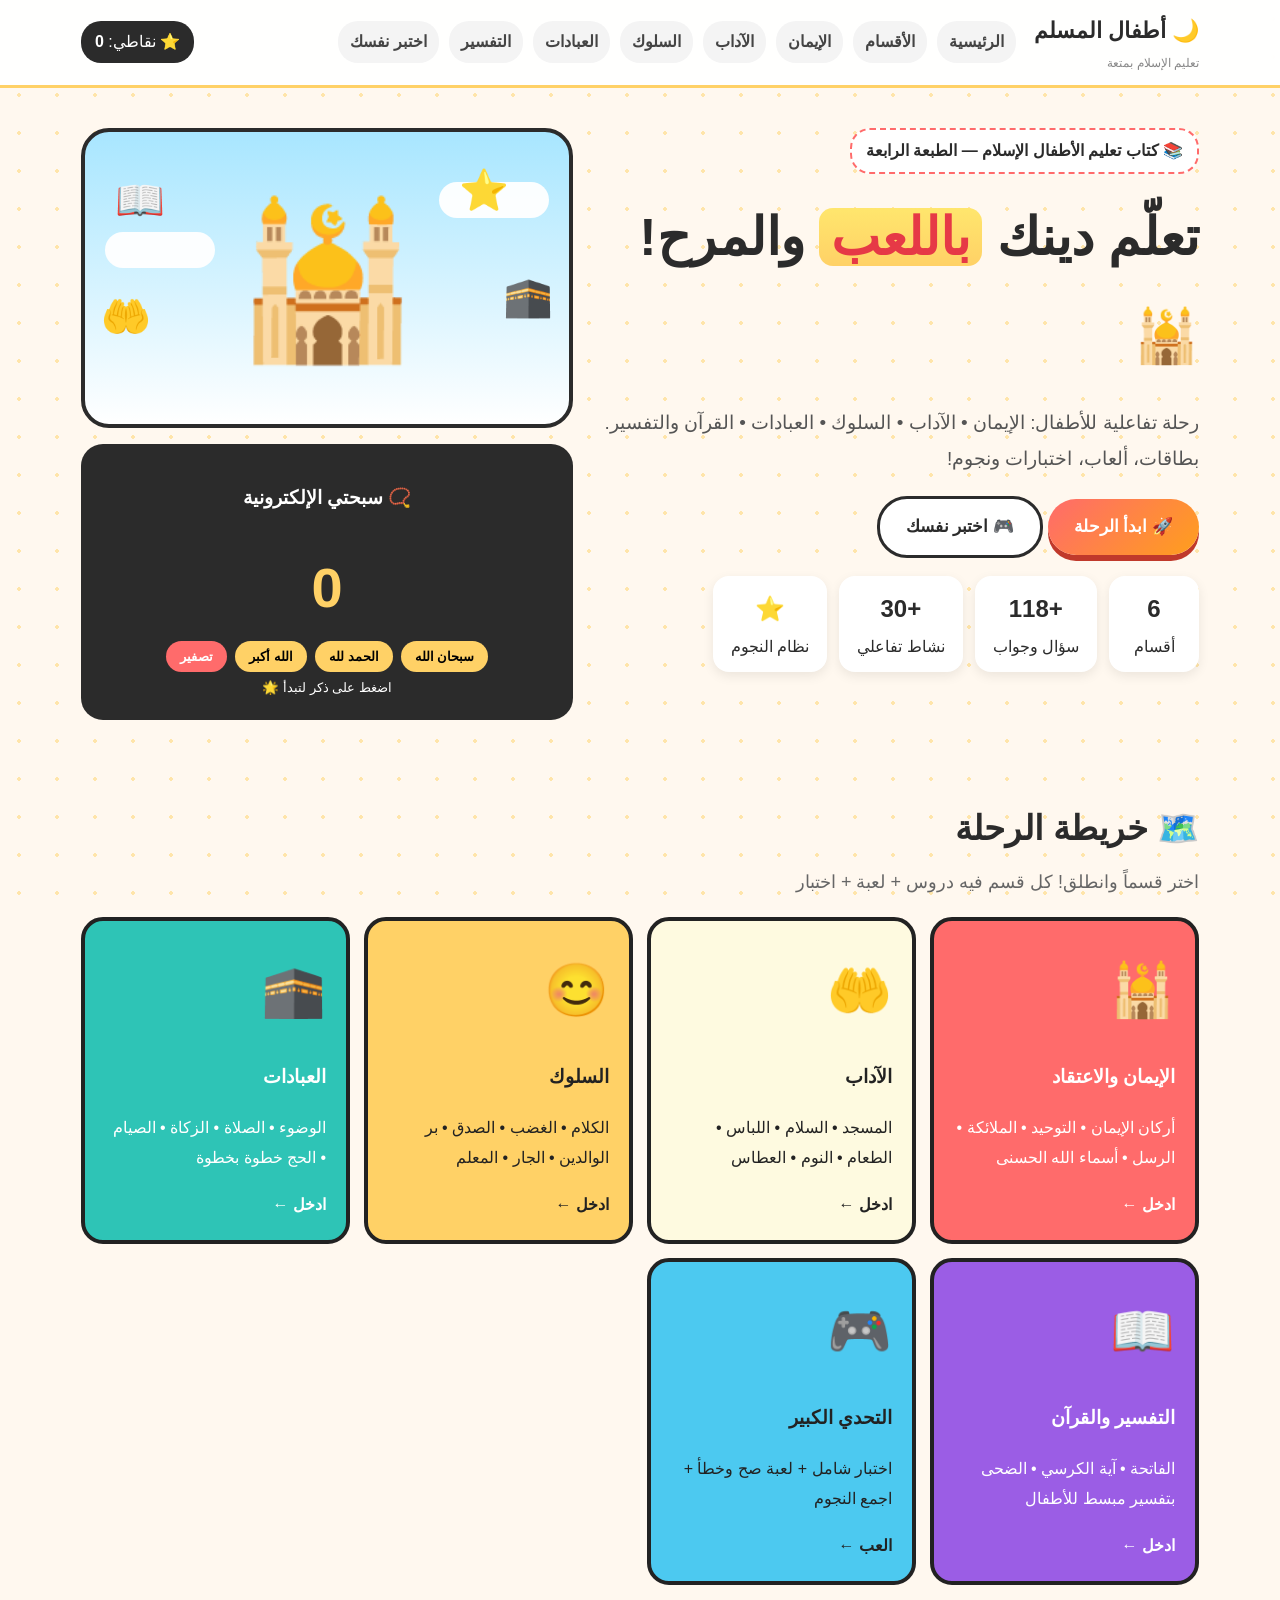
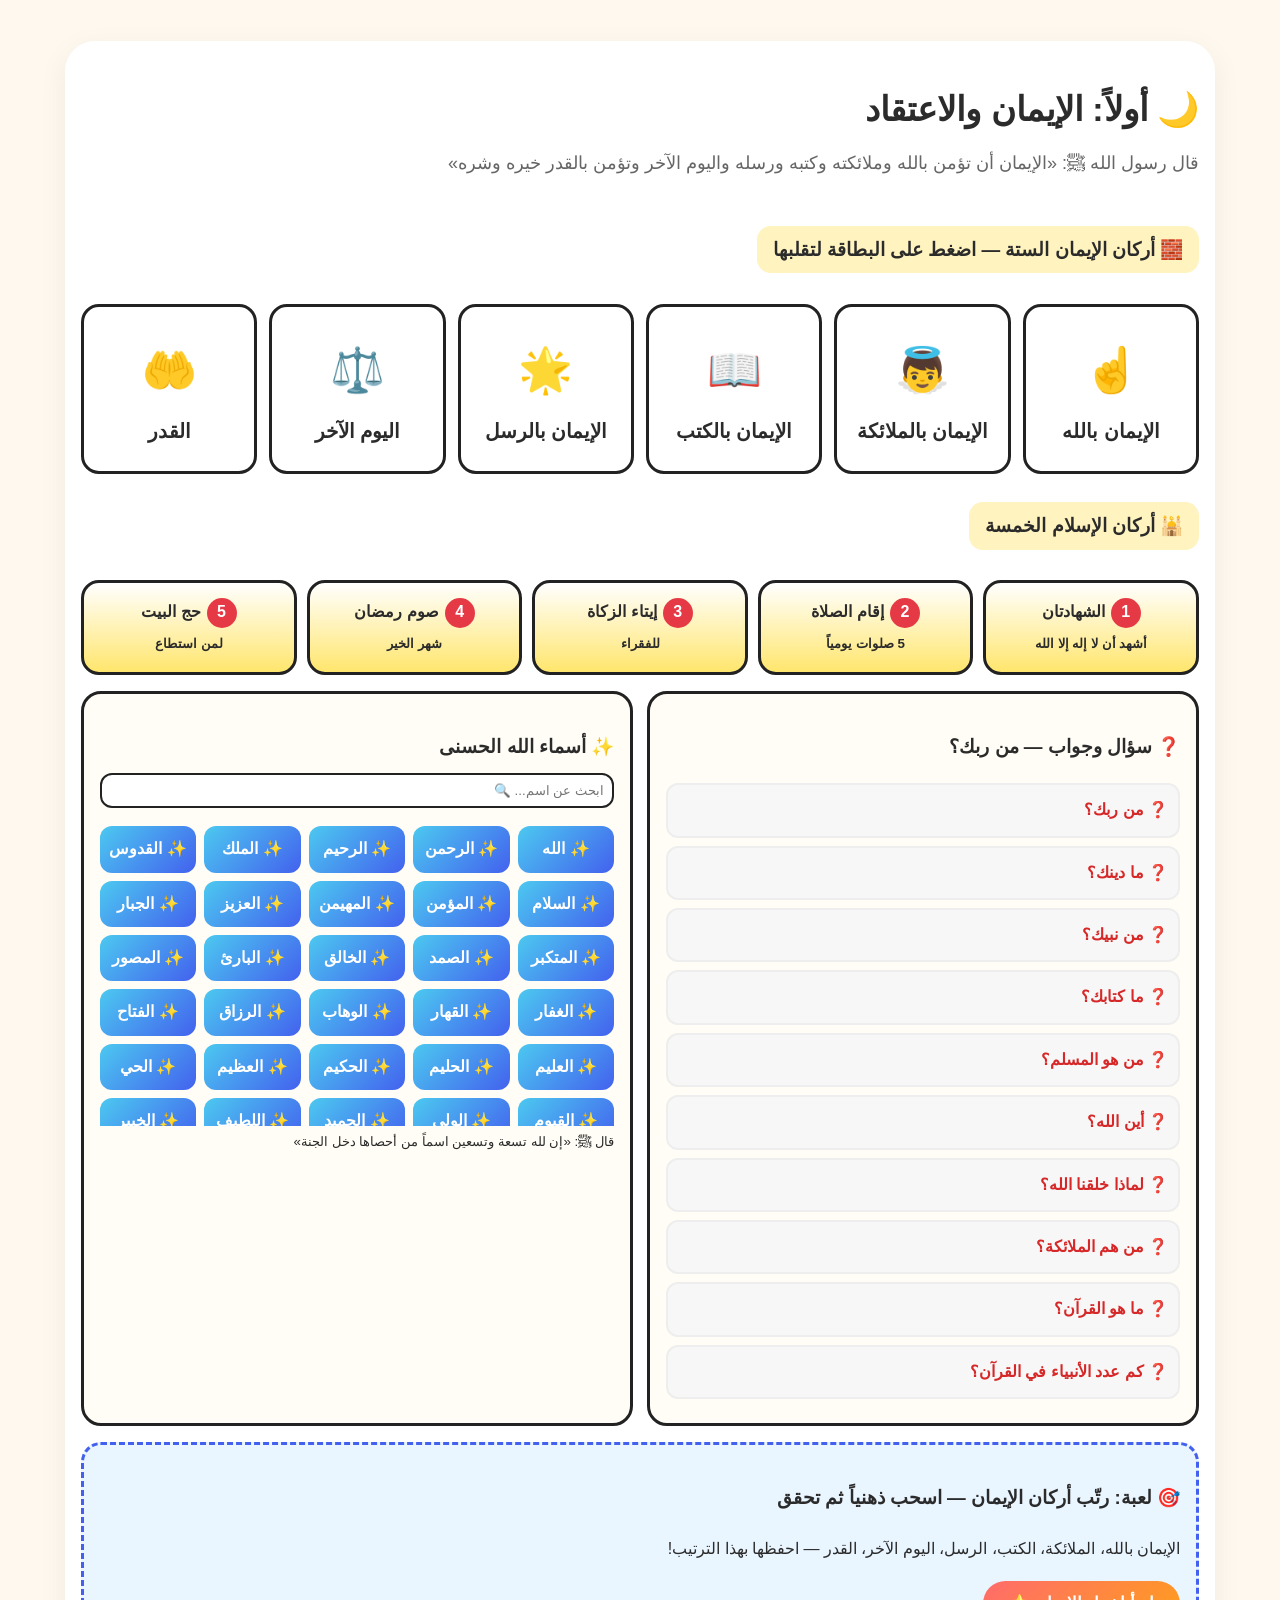
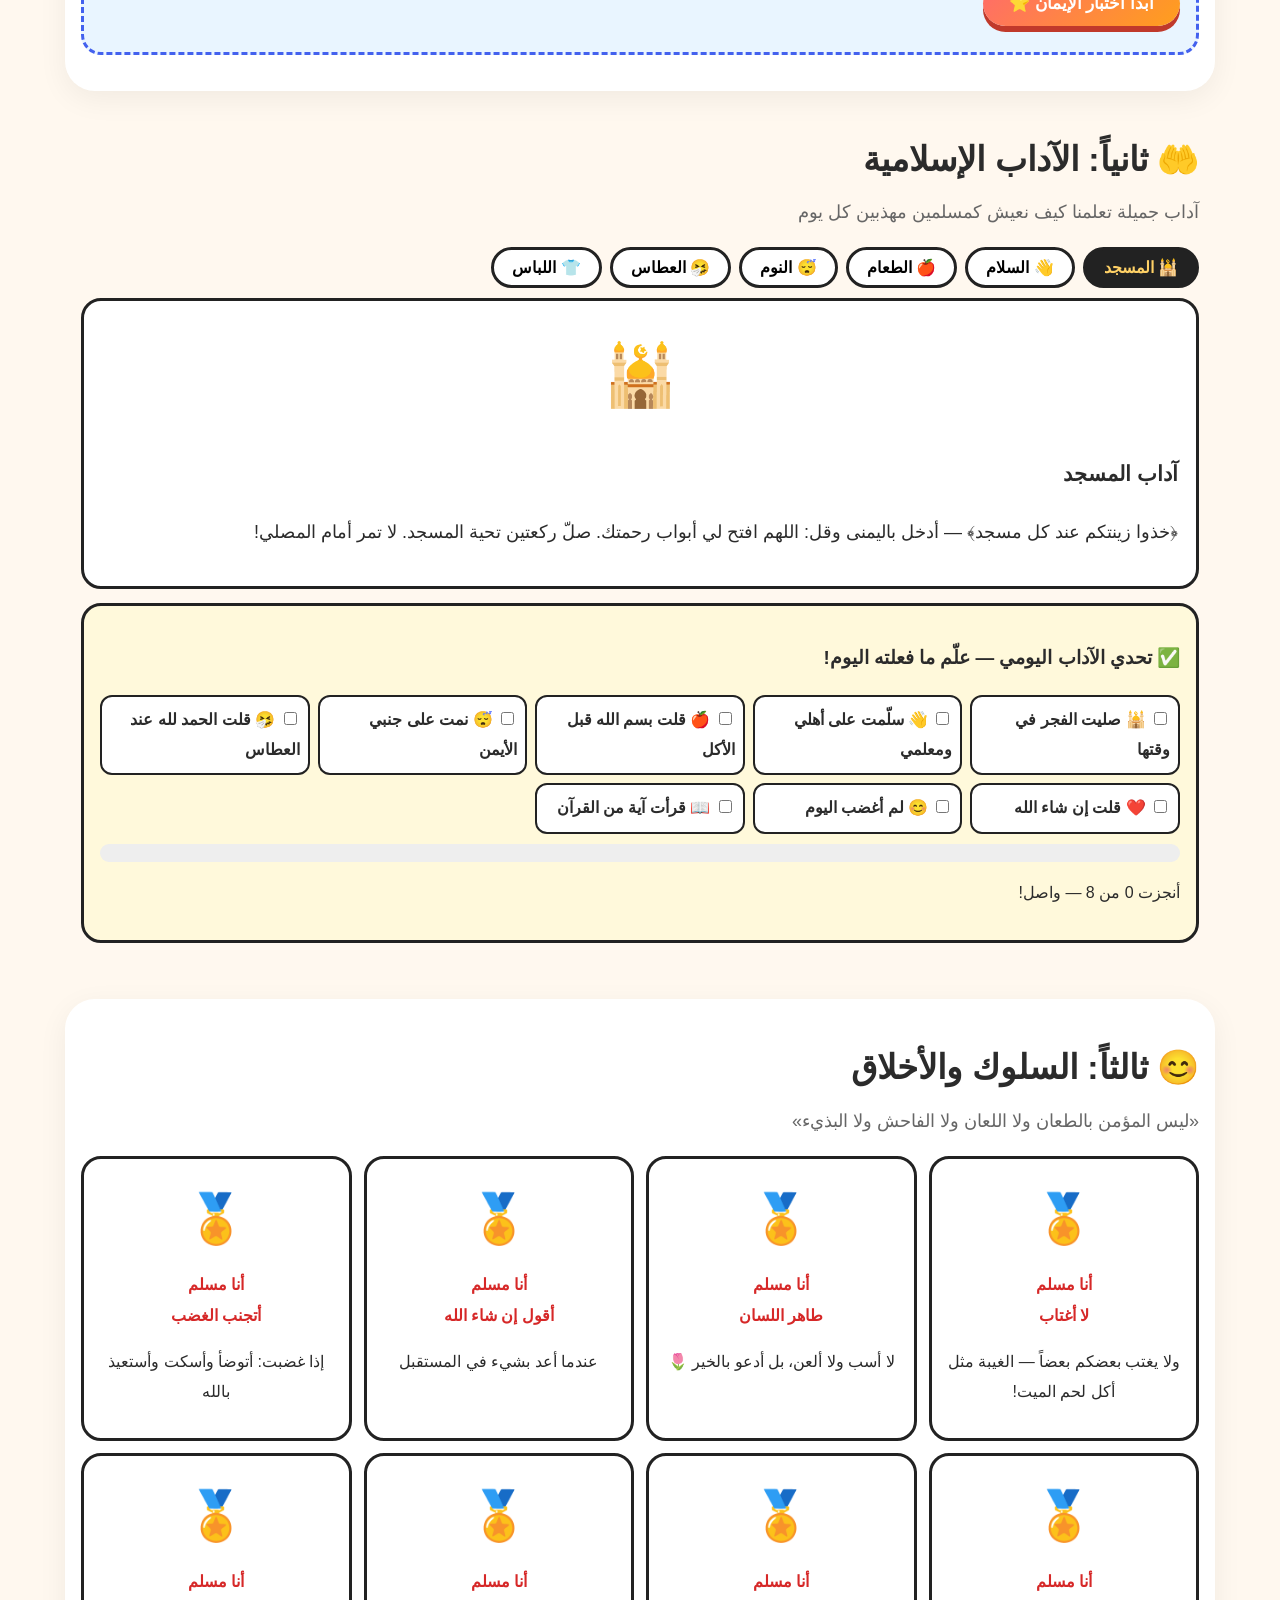
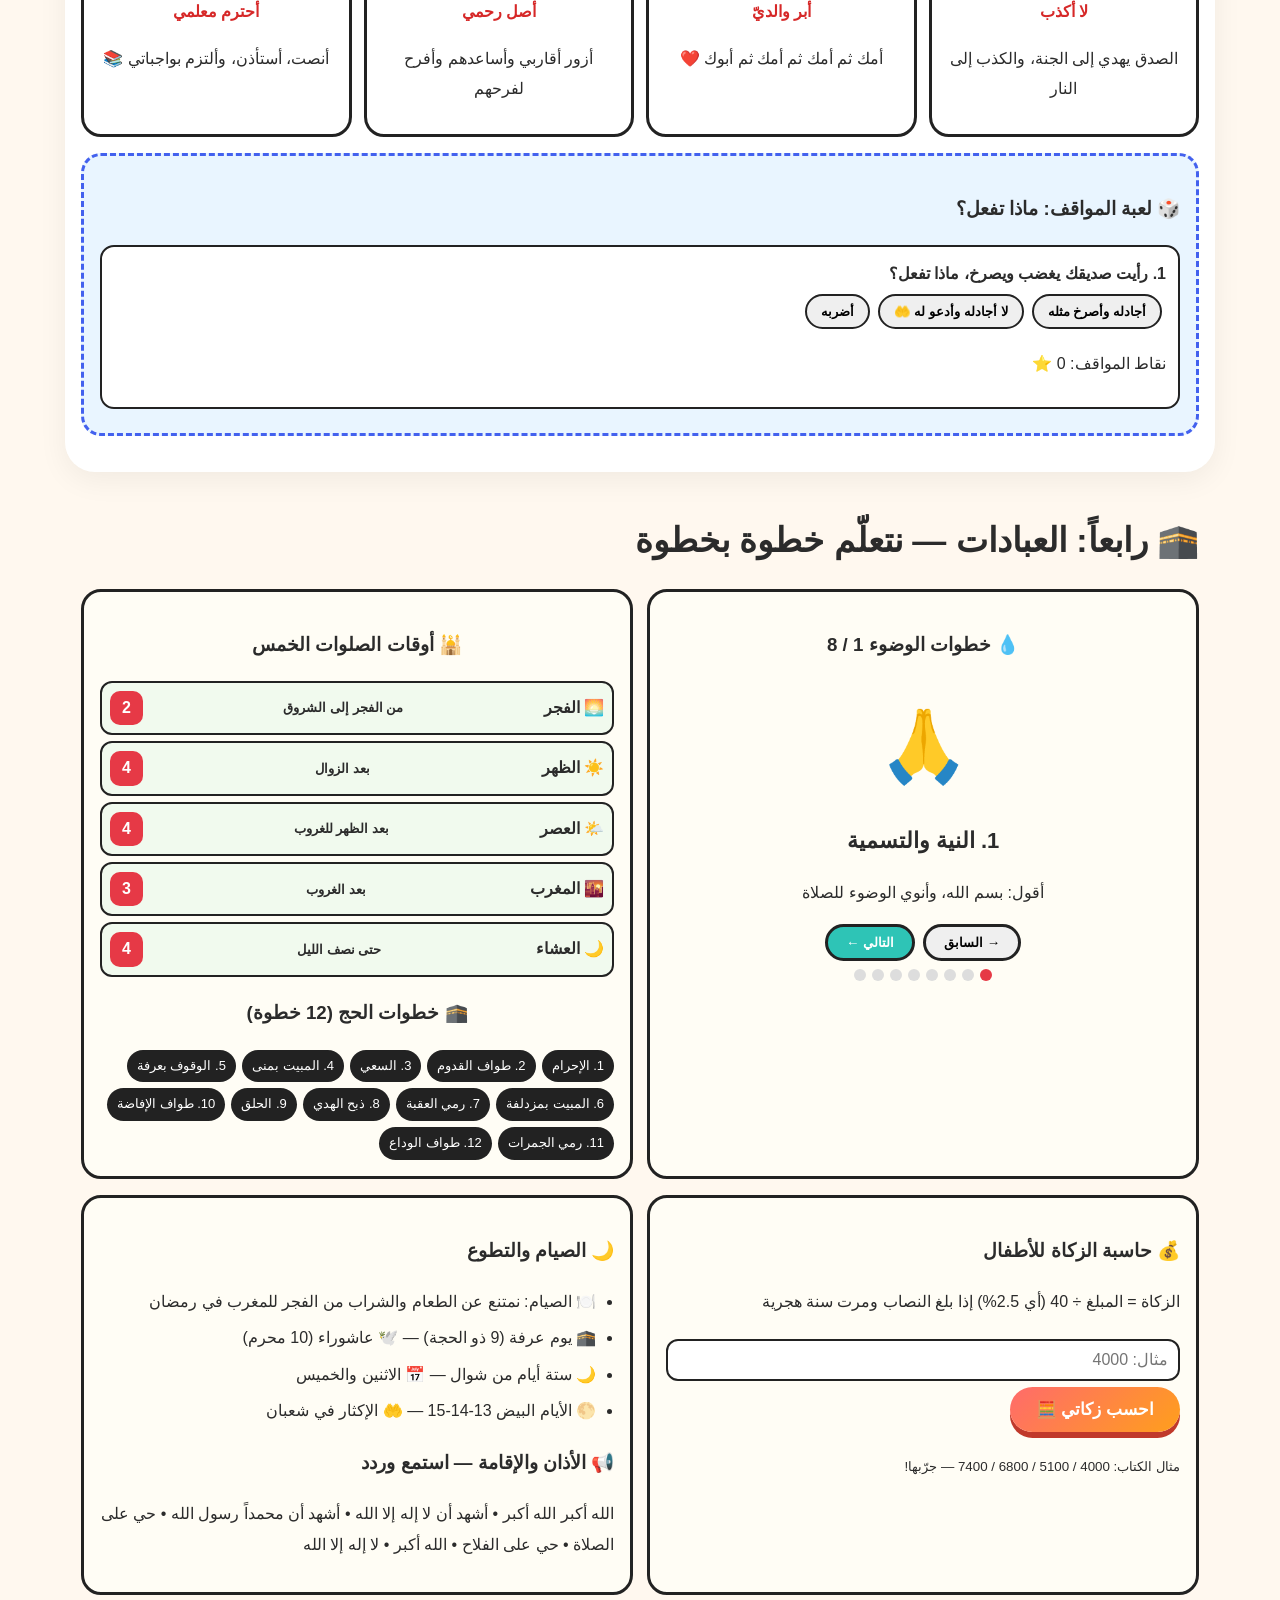
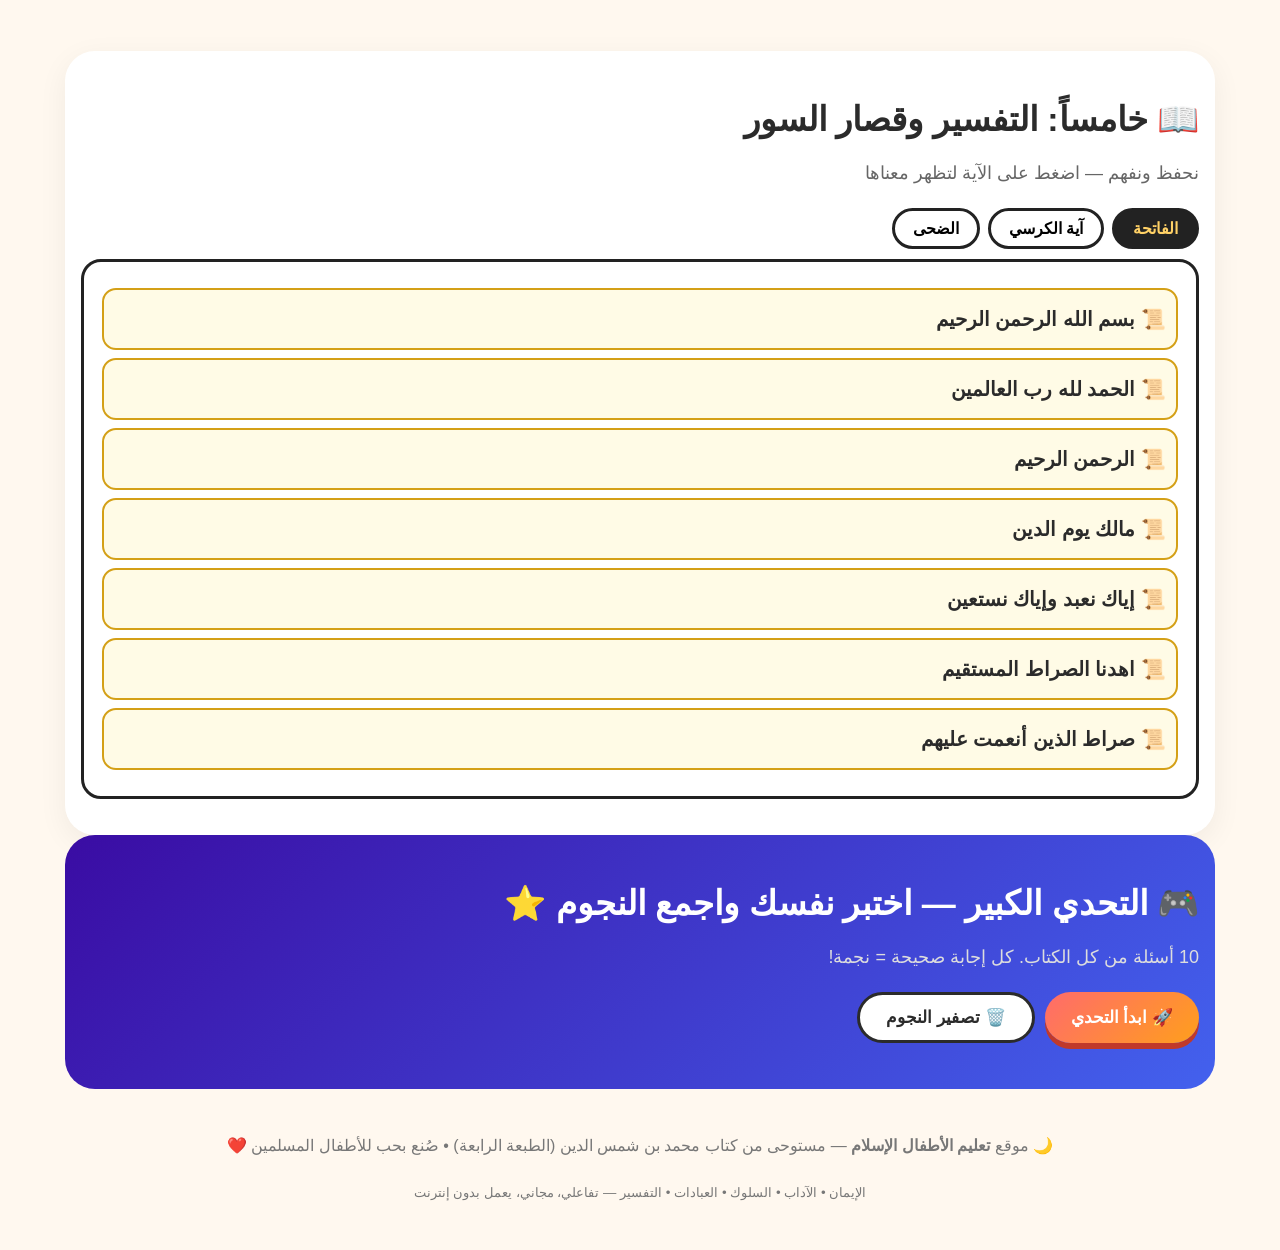
==== index.html @ 3a746fd1 "موقع تعليم الأطفال الإسلام - نسخة تفاعلية" ====
<!DOCTYPE html>
<html lang="ar" dir="rtl">
<head>
<meta charset="UTF-8">
<meta name="viewport" content="width=device-width, initial-scale=1.0">
<title>تعليم الأطفال الإسلام | رحلة ممتعة</title>
<link rel="stylesheet" href="style.css">
</head>
<body>

<div class="stars-bg" id="starsBg"></div>

<header class="navbar">
  <div class="nav-inner">
    <div class="logo">🌙 <span>أطفال المسلم</span> <small>تعليم الإسلام بمتعة</small></div>
    <nav class="links">
      <a href="#home">الرئيسية</a>
      <a href="#chapters">الأقسام</a>
      <a href="#iman">الإيمان</a>
      <a href="#adab">الآداب</a>
      <a href="#solouk">السلوك</a>
      <a href="#ibadat">العبادات</a>
      <a href="#tafsir">التفسير</a>
      <a href="#quiz">اختبر نفسك</a>
    </nav>
    <div class="nav-score">⭐ نقاطي: <b id="totalStars">0</b></div>
  </div>
</header>

<section id="home" class="hero">
  <div class="hero-text">
    <div class="badge">📚 كتاب تعليم الأطفال الإسلام — الطبعة الرابعة</div>
    <h1>تعلّم دينك <span>باللعب</span> والمرح! 🕌</h1>
    <p>رحلة تفاعلية للأطفال: الإيمان • الآداب • السلوك • العبادات • القرآن والتفسير. بطاقات، ألعاب، اختبارات ونجوم!</p>
    <div class="hero-btns">
      <a href="#chapters" class="btn primary">🚀 ابدأ الرحلة</a>
      <a href="#quiz" class="btn ghost">🎮 اختبر نفسك</a>
    </div>
    <div class="hero-stats">
      <div><b>6</b><span>أقسام</span></div>
      <div><b>+118</b><span>سؤال وجواب</span></div>
      <div><b>+30</b><span>نشاط تفاعلي</span></div>
      <div><b>⭐</b><span>نظام النجوم</span></div>
    </div>
  </div>
  <div class="hero-art">
    <div class="mosque">
      <div class="dome"></div>
      <div class="base">🕌</div>
      <div class="cloud c1"></div>
      <div class="cloud c2"></div>
      <div class="float f1">📖</div>
      <div class="float f2">⭐</div>
      <div class="float f3">🤲</div>
      <div class="float f4">🕋</div>
    </div>
    <div class="tasbih-card">
      <h3>📿 سبحتي الإلكترونية</h3>
      <div class="tasbih-count" id="tasbihCount">0</div>
      <div class="tasbih-btns">
        <button onclick="tasbih('سبحان الله')">سبحان الله</button>
        <button onclick="tasbih('الحمد لله')">الحمد لله</button>
        <button onclick="tasbih('الله أكبر')">الله أكبر</button>
        <button class="reset" onclick="tasbihReset()">تصفير</button>
      </div>
      <small id="tasbihZikr">اضغط على ذكر لتبدأ 🌟</small>
    </div>
  </div>
</section>

<section id="chapters" class="section">
  <h2 class="sec-title">🗺️ خريطة الرحلة</h2>
  <p class="sec-sub">اختر قسماً وانطلق! كل قسم فيه دروس + لعبة + اختبار</p>
  <div class="cards-grid">
    <a href="#iman" class="ch-card red"><div class="emo">🕌</div><h3>الإيمان والاعتقاد</h3><p>أركان الإيمان • التوحيد • الملائكة • الرسل • أسماء الله الحسنى</p><span>ادخل ←</span></a>
    <a href="#adab" class="ch-card cream"><div class="emo">🤲</div><h3>الآداب</h3><p>المسجد • السلام • اللباس • الطعام • النوم • العطاس</p><span>ادخل ←</span></a>
    <a href="#solouk" class="ch-card yellow"><div class="emo">😊</div><h3>السلوك</h3><p>الكلام • الغضب • الصدق • بر الوالدين • الجار • المعلم</p><span>ادخل ←</span></a>
    <a href="#ibadat" class="ch-card teal"><div class="emo">🕋</div><h3>العبادات</h3><p>الوضوء • الصلاة • الزكاة • الصيام • الحج خطوة بخطوة</p><span>ادخل ←</span></a>
    <a href="#tafsir" class="ch-card purple"><div class="emo">📖</div><h3>التفسير والقرآن</h3><p>الفاتحة • آية الكرسي • الضحى بتفسير مبسط للأطفال</p><span>ادخل ←</span></a>
    <a href="#quiz" class="ch-card blue"><div class="emo">🎮</div><h3>التحدي الكبير</h3><p>اختبار شامل + لعبة صح وخطأ + اجمع النجوم</p><span>العب ←</span></a>
  </div>
</section>

<!-- IMAN -->
<section id="iman" class="section alt">
  <h2 class="sec-title">🌙 أولاً: الإيمان والاعتقاد</h2>
  <p class="sec-sub">قال رسول الله ﷺ: «الإيمان أن تؤمن بالله وملائكته وكتبه ورسله واليوم الآخر وتؤمن بالقدر خيره وشره»</p>

  <h3 class="mini-title">🧱 أركان الإيمان الستة — اضغط على البطاقة لتقلبها</h3>
  <div class="flip-grid" id="imanGrid"></div>

  <h3 class="mini-title">🕌 أركان الإسلام الخمسة</h3>
  <div class="islam-pillars">
    <div class="pillar"><span>1</span>الشهادتان<br><small>أشهد أن لا إله إلا الله</small></div>
    <div class="pillar"><span>2</span>إقام الصلاة<br><small>5 صلوات يومياً</small></div>
    <div class="pillar"><span>3</span>إيتاء الزكاة<br><small>للفقراء</small></div>
    <div class="pillar"><span>4</span>صوم رمضان<br><small>شهر الخير</small></div>
    <div class="pillar"><span>5</span>حج البيت<br><small>لمن استطاع</small></div>
  </div>

  <div class="two-col">
    <div class="panel">
      <h3>❓ سؤال وجواب — من ربك؟</h3>
      <div class="qa" id="qaList"></div>
    </div>
    <div class="panel">
      <h3>✨ أسماء الله الحسنى <input id="namesSearch" placeholder="ابحث عن اسم... 🔍"></h3>
      <div class="names-grid" id="namesGrid"></div>
      <small>قال ﷺ: «إن لله تسعة وتسعين اسماً من أحصاها دخل الجنة»</small>
    </div>
  </div>

  <div class="game-box">
    <h3>🎯 لعبة: رتّب أركان الإيمان — اسحب ذهنياً ثم تحقق</h3>
    <p>الإيمان بالله، الملائكة، الكتب، الرسل، اليوم الآخر، القدر — احفظها بهذا الترتيب!</p>
    <button class="btn primary" onclick="startMiniQuiz('iman')">ابدأ اختبار الإيمان ⭐</button>
    <div class="quiz-area" id="quiz-iman"></div>
  </div>
</section>

<!-- ADAB -->
<section id="adab" class="section">
  <h2 class="sec-title">🤲 ثانياً: الآداب الإسلامية</h2>
  <p class="sec-sub">آداب جميلة تعلمنا كيف نعيش كمسلمين مهذبين كل يوم</p>
  <div class="tabs" id="adabTabs">
    <button class="active" data-t="masjid">🕌 المسجد</button>
    <button data-t="salam">👋 السلام</button>
    <button data-t="food">🍎 الطعام</button>
    <button data-t="sleep">😴 النوم</button>
    <button data-t="atk">🤧 العطاس</button>
    <button data-t="libas">👕 اللباس</button>
  </div>
  <div class="tab-body" id="adabBody"></div>

  <div class="checklist-panel">
    <h3>✅ تحدي الآداب اليومي — علّم ما فعلته اليوم!</h3>
    <div class="checks" id="adabChecks"></div>
    <div class="progress"><div id="adabBar"></div></div>
    <p id="adabMsg">أنجز المهام لتكسب نجمة اليوم! 🌟</p>
  </div>
</section>

<!-- SOLOUK -->
<section id="solouk" class="section alt">
  <h2 class="sec-title">😊 ثالثاً: السلوك والأخلاق</h2>
  <p class="sec-sub">«ليس المؤمن بالطعان ولا اللعان ولا الفاحش ولا البذيء»</p>
  <div class="badges-grid">
    <div class="badge-card"><div class="medal">🏅</div><h4>أنا مسلم<br>لا أغتاب</h4><p>ولا يغتب بعضكم بعضاً — الغيبة مثل أكل لحم الميت!</p></div>
    <div class="badge-card"><div class="medal">🏅</div><h4>أنا مسلم<br>طاهر اللسان</h4><p>لا أسب ولا ألعن، بل أدعو بالخير 🌷</p></div>
    <div class="badge-card"><div class="medal">🏅</div><h4>أنا مسلم<br>أقول إن شاء الله</h4><p>عندما أعد بشيء في المستقبل</p></div>
    <div class="badge-card"><div class="medal">🏅</div><h4>أنا مسلم<br>أتجنب الغضب</h4><p>إذا غضبت: أتوضأ وأسكت وأستعيذ بالله</p></div>
    <div class="badge-card"><div class="medal">🏅</div><h4>أنا مسلم<br>لا أكذب</h4><p>الصدق يهدي إلى الجنة، والكذب إلى النار</p></div>
    <div class="badge-card"><div class="medal">🏅</div><h4>أنا مسلم<br>أبر والديّ</h4><p>أمك ثم أمك ثم أمك ثم أبوك ❤️</p></div>
    <div class="badge-card"><div class="medal">🏅</div><h4>أنا مسلم<br>أصل رحمي</h4><p>أزور أقاربي وأساعدهم وأفرح لفرحهم</p></div>
    <div class="badge-card"><div class="medal">🏅</div><h4>أنا مسلم<br>أحترم معلمي</h4><p>أنصت، أستأذن، وألتزم بواجباتي 📚</p></div>
  </div>

  <div class="game-box">
    <h3>🎲 لعبة المواقف: ماذا تفعل؟</h3>
    <div id="situationGame"></div>
  </div>
</section>

<!-- IBADAT -->
<section id="ibadat" class="section">
  <h2 class="sec-title">🕋 رابعاً: العبادات — نتعلّم خطوة بخطوة</h2>

  <div class="two-col">
    <div class="panel stepper-panel">
      <h3>💧 خطوات الوضوء <span id="wuduStepLabel">1 / 11</span></h3>
      <div class="big-emoji" id="wuduEmoji">🙏</div>
      <h4 id="wuduTitle"></h4><p id="wuduDesc"></p>
      <div class="step-btns"><button onclick="wuduMove(-1)">→ السابق</button><button class="primary" onclick="wuduMove(1)">التالي ←</button></div>
      <div class="dots" id="wuduDots"></div>
    </div>
    <div class="panel stepper-panel">
      <h3>🕌 أوقات الصلوات الخمس</h3>
      <div class="prayer-times">
        <div>🌅 الفجر <small>من الفجر إلى الشروق</small> <b>2</b></div>
        <div>☀️ الظهر <small>بعد الزوال</small> <b>4</b></div>
        <div>🌤️ العصر <small>بعد الظهر للغروب</small> <b>4</b></div>
        <div>🌇 المغرب <small>بعد الغروب</small> <b>3</b></div>
        <div>🌙 العشاء <small>حتى نصف الليل</small> <b>4</b></div>
      </div>
      <h3>🕋 خطوات الحج (12 خطوة)</h3>
      <div class="hajj-flow" id="hajjFlow"></div>
    </div>
  </div>

  <div class="two-col">
    <div class="panel">
      <h3>💰 حاسبة الزكاة للأطفال</h3>
      <p>الزكاة = المبلغ ÷ 40 (أي 2.5%) إذا بلغ النصاب ومرت سنة هجرية</p>
      <input type="number" id="zakatInput" placeholder="مثال: 4000">
      <button class="btn primary" onclick="calcZakat()">احسب زكاتي 🧮</button>
      <p id="zakatOut" class="result"></p>
      <small>مثال الكتاب: 4000 / 5100 / 6800 / 7400 — جرّبها!</small>
    </div>
    <div class="panel">
      <h3>🌙 الصيام والتطوع</h3>
      <ul class="nice-list">
        <li>🍽️ الصيام: نمتنع عن الطعام والشراب من الفجر للمغرب في رمضان</li>
        <li>🕋 يوم عرفة (9 ذو الحجة) — 🕊️ عاشوراء (10 محرم)</li>
        <li>🌙 ستة أيام من شوال — 📅 الاثنين والخميس</li>
        <li>🌕 الأيام البيض 13-14-15 — 🤲 الإكثار في شعبان</li>
      </ul>
      <h3>📢 الأذان والإقامة — استمع وردد</h3>
      <p>الله أكبر الله أكبر • أشهد أن لا إله إلا الله • أشهد أن محمداً رسول الله • حي على الصلاة • حي على الفلاح • الله أكبر • لا إله إلا الله</p>
    </div>
  </div>
</section>

<!-- TAFSIR -->
<section id="tafsir" class="section alt">
  <h2 class="sec-title">📖 خامساً: التفسير وقصار السور</h2>
  <p class="sec-sub">نحفظ ونفهم — اضغط على الآية لتظهر معناها</p>
  <div class="tabs" id="tafsirTabs">
    <button class="active" data-t="fatiha">الفاتحة</button>
    <button data-t="kursi">آية الكرسي</button>
    <button data-t="duha">الضحى</button>
  </div>
  <div class="tab-body" id="tafsirBody"></div>
</section>

<!-- QUIZ -->
<section id="quiz" class="section final-quiz">
  <h2 class="sec-title">🎮 التحدي الكبير — اختبر نفسك واجمع النجوم ⭐</h2>
  <p class="sec-sub">10 أسئلة من كل الكتاب. كل إجابة صحيحة = نجمة!</p>
  <div class="quiz-controls">
    <button class="btn primary" onclick="startBigQuiz()">🚀 ابدأ التحدي</button>
    <button class="btn ghost" onclick="resetStars()">🗑️ تصفير النجوم</button>
  </div>
  <div id="bigQuiz"></div>
  <div id="quizResult"></div>
</section>

<footer>
  <p>🌙 موقع <b>تعليم الأطفال الإسلام</b> — مستوحى من كتاب محمد بن شمس الدين (الطبعة الرابعة) • صُنع بحب للأطفال المسلمين ❤️</p>
  <p><small>الإيمان • الآداب • السلوك • العبادات • التفسير — تفاعلي، مجاني، يعمل بدون إنترنت</small></p>
</footer>

<script src="app.js"></script>
</body>
</html>
---- style.css ----
*{box-sizing:border-box}body{margin:0;font-family:"Segoe UI",Tahoma,Arial,sans-serif;background:#fff8ef;color:#2b2b2b;line-height:1.9}
.stars-bg{position:fixed;inset:0;pointer-events:none;opacity:.5;background-image:radial-gradient(#ffd166 2px,transparent 2px);background-size:38px 38px;z-index:0}
.navbar{position:sticky;top:0;z-index:10;background:rgba(255,255,255,.92);backdrop-filter:blur(8px);border-bottom:3px solid #ffd166}
.nav-inner{max-width:1150px;margin:auto;display:flex;align-items:center;gap:18px;padding:10px 16px;flex-wrap:wrap}
.logo{font-weight:900;font-size:22px}.logo small{display:block;font-size:12px;color:#888;font-weight:400}
.links{display:flex;gap:10px;flex-wrap:wrap;flex:1}.links a{text-decoration:none;color:#444;font-weight:700;background:#f4f4f4;padding:6px 12px;border-radius:20px}.links a:hover{background:#ffd166}
.nav-score{background:#2b2b2b;color:#fff;padding:6px 14px;border-radius:20px}
.hero{max-width:1150px;margin:auto;display:grid;grid-template-columns:1.1fr .9fr;gap:24px;padding:40px 16px;position:relative;z-index:1}
.badge{background:#fff;border:2px dashed #ff6b6b;border-radius:20px;padding:6px 14px;display:inline-block;font-weight:700}
.hero h1{font-size:52px;margin:14px 0}.hero h1 span{color:#e63946;background:linear-gradient(#ffe66d,#ffd166);padding:0 12px;border-radius:14px}
.hero p{font-size:19px;color:#555}
.btn{display:inline-block;border:none;cursor:pointer;text-decoration:none;padding:12px 26px;border-radius:30px;font-weight:800;font-size:17px}
.btn.primary{background:linear-gradient(135deg,#ff6b6b,#ff9f1c);color:#fff;box-shadow:0 6px 0 #c0392b}
.btn.ghost{background:#fff;border:3px solid #2b2b2b;color:#2b2b2b}
.hero-stats{display:flex;gap:12px;margin-top:18px;flex-wrap:wrap}.hero-stats div{background:#fff;border-radius:16px;padding:10px 18px;text-align:center;box-shadow:0 4px 12px rgba(0,0,0,.08);min-width:90px}.hero-stats b{display:block;font-size:24px}
.hero-art{display:flex;flex-direction:column;gap:16px}
.mosque{position:relative;background:linear-gradient(180deg,#a8e6ff,#fff);border-radius:28px;height:300px;display:flex;align-items:end;justify-content:center;overflow:hidden;border:4px solid #2b2b2b}
.mosque .base{font-size:150px}.mosque .dome{position:absolute;top:18px;font-size:60px}
.cloud{position:absolute;background:#fff;border-radius:30px;width:110px;height:36px;opacity:.95}
.c1{top:50px;right:20px;animation:drift 5s infinite alternate}.c2{top:100px;left:20px;animation:drift 6s infinite alternate-reverse}
@keyframes drift{to{transform:translateX(-22px)}}
.float{position:absolute;font-size:40px;animation:bob 3s infinite ease-in-out}
.f1{top:30px;left:30px}.f2{top:20px;right:60px}.f3{bottom:70px;left:16px}.f4{bottom:90px;right:16px}
@keyframes bob{50%{transform:translateY(-14px) rotate(8deg)}}
.tasbih-card{background:#2b2b2b;color:#fff;border-radius:22px;padding:18px;text-align:center}
.tasbih-count{font-size:56px;font-weight:900;color:#ffd166}
.tasbih-btns{display:flex;gap:8px;flex-wrap:wrap;justify-content:center}.tasbih-btns button{border:none;border-radius:20px;padding:8px 14px;font-weight:800;cursor:pointer;background:#ffd166}.tasbih-btns .reset{background:#ff6b6b;color:#fff}
.section{max-width:1150px;margin:auto;padding:36px 16px;position:relative;z-index:1}
.section.alt{background:#fff;border-radius:30px;box-shadow:0 8px 30px rgba(0,0,0,.06);margin-top:20px}
.sec-title{font-size:34px;margin:0}.sec-sub{color:#666;margin-top:4px;font-size:18px}
.mini-title{margin-top:28px;background:#fff3bf;display:inline-block;padding:6px 16px;border-radius:14px}
.cards-grid{display:grid;grid-template-columns:repeat(auto-fit,minmax(240px,1fr));gap:14px;margin-top:16px}
.ch-card{text-decoration:none;color:#222;border-radius:22px;padding:20px;border:4px solid #222;transition:.2s;display:block}
.ch-card:hover{transform:translateY(-6px) rotate(-1deg)}
.ch-card .emo{font-size:52px}.ch-card span{font-weight:900}
.red{background:#ff6b6b;color:#fff}.cream{background:#fefae0}.yellow{background:#ffd166}.teal{background:#2ec4b6;color:#fff}.purple{background:#9b5de5;color:#fff}.blue{background:#4cc9f0}
.flip-grid{display:grid;grid-template-columns:repeat(auto-fit,minmax(170px,1fr));gap:12px;margin-top:12px}
.flip{perspective:800px;cursor:pointer;height:170px}.flip-inner{position:relative;width:100%;height:100%;transition:.6s;transform-style:preserve-3d}.flip.flipped .flip-inner{transform:rotateY(180deg)}
.face{position:absolute;inset:0;backface-visibility:hidden;border-radius:18px;display:flex;flex-direction:column;align-items:center;justify-content:center;padding:10px;font-weight:800;border:3px solid #222}
.face.front{background:#fff;font-size:20px}.face.front div{font-size:44px}
.face.back{background:#2b2b2b;color:#ffd166;transform:rotateY(180deg);font-size:15px}
.islam-pillars{display:grid;grid-template-columns:repeat(auto-fit,minmax(150px,1fr));gap:10px;margin-top:12px}
.pillar{background:linear-gradient(180deg,#fff,#ffe66d);border:3px solid #222;border-radius:18px;padding:14px;text-align:center;font-weight:800}.pillar span{background:#e63946;color:#fff;width:30px;height:30px;display:inline-flex;align-items:center;justify-content:center;border-radius:50%;margin-left:6px}
.two-col{display:grid;grid-template-columns:1fr 1fr;gap:14px;margin-top:16px}
.panel{background:#fffdf5;border:3px solid #222;border-radius:20px;padding:16px}
.qa-item{background:#f7f7f7;border-radius:12px;margin:8px 0;padding:10px;cursor:pointer;border:2px solid #eee}.qa-item b{color:#d62828}.qa-item .a{display:none;color:#2a9d8f;font-weight:700}.qa-item.open .a{display:block}
.names-grid{display:grid;grid-template-columns:repeat(auto-fill,minmax(90px,1fr));gap:8px;max-height:300px;overflow:auto;margin-top:8px}
.names-grid div{background:linear-gradient(135deg,#4cc9f0,#4361ee);color:#fff;border-radius:12px;padding:8px;text-align:center;font-weight:800}
#namesSearch{width:100%;padding:8px;border-radius:12px;border:2px solid #222;margin-top:8px}
.game-box{background:#e9f5ff;border:3px dashed #4361ee;border-radius:20px;padding:16px;margin-top:16px}
.quiz-area{margin-top:10px}.quiz-q{background:#fff;border-radius:14px;padding:12px;margin:8px 0;border:2px solid #222}.quiz-q button{margin:4px;padding:8px 14px;border-radius:20px;border:2px solid #222;cursor:pointer;font-weight:700}.quiz-q button.ok{background:#06d6a0;color:#fff}.quiz-q button.no{background:#ef476f;color:#fff}
.tabs{display:flex;gap:8px;flex-wrap:wrap;margin-top:14px}.tabs button{border:3px solid #222;background:#fff;border-radius:25px;padding:8px 18px;font-weight:800;cursor:pointer;font-size:16px}.tabs button.active{background:#222;color:#ffd166}
.tab-body{background:#fff;border:3px solid #222;border-radius:20px;padding:18px;margin-top:10px;min-height:180px;font-size:18px}
.tab-body .big{font-size:60px;text-align:center}
.checklist-panel{background:#fff9db;border:3px solid #222;border-radius:20px;padding:16px;margin-top:14px}
.checks{display:grid;grid-template-columns:repeat(auto-fit,minmax(200px,1fr));gap:8px}.checks label{background:#fff;border:2px solid #222;border-radius:12px;padding:8px;cursor:pointer;font-weight:700}
.progress{background:#eee;border-radius:20px;height:18px;margin-top:10px;overflow:hidden}#adabBar{height:100%;width:0;background:linear-gradient(90deg,#06d6a0,#ffd166);transition:.4s}
.badges-grid{display:grid;grid-template-columns:repeat(auto-fit,minmax(220px,1fr));gap:12px;margin-top:14px}
.badge-card{background:#fff;border:3px solid #222;border-radius:20px;padding:14px;text-align:center}.badge-card .medal{font-size:48px}.badge-card h4{margin:6px 0;color:#d62828}
.stepper-panel{text-align:center}.big-emoji{font-size:70px}#wuduTitle{font-size:22px;margin:6px 0}.step-btns{display:flex;gap:8px;justify-content:center;margin:8px 0}.step-btns button{padding:8px 18px;border-radius:20px;border:3px solid #222;font-weight:800;cursor:pointer}.step-btns .primary{background:#2ec4b6;color:#fff}
.dots{display:flex;gap:6px;justify-content:center;flex-wrap:wrap}.dots i{width:12px;height:12px;border-radius:50%;background:#ddd;display:block}.dots i.on{background:#e63946}
.prayer-times div{background:#f1faee;border:2px solid #222;border-radius:12px;padding:8px;margin:6px 0;display:flex;justify-content:space-between;align-items:center;font-weight:800}.prayer-times b{background:#e63946;color:#fff;border-radius:10px;padding:2px 12px}
.hajj-flow{display:flex;flex-wrap:wrap;gap:6px}.hajj-flow span{background:#222;color:#fff;font-size:13px;border-radius:20px;padding:4px 10px}
.nice-list{padding-right:18px}.nice-list li{margin:6px 0}
input[type=number],input[type=text]{padding:10px;border-radius:12px;border:2px solid #222;font-size:16px;width:100%;margin:6px 0}
.result{font-weight:900;color:#2a9d8f;font-size:19px}
.aya{background:#fffbe6;border:2px solid #d4a017;border-radius:14px;padding:10px;margin:8px 0;cursor:pointer}.aya .t{font-size:20px;font-weight:800}.aya .m{display:none;color:#444}.aya.open .m{display:block;background:#fff;padding:8px;border-radius:10px;margin-top:6px}
.final-quiz{background:linear-gradient(135deg,#3a0ca3,#4361ee);color:#fff;border-radius:30px}
.final-quiz .sec-sub{color:#ddd}.quiz-controls{display:flex;gap:10px;margin:10px 0}
#bigQuiz .quiz-q{color:#222}#quizResult{font-size:22px;font-weight:900;margin-top:10px}
footer{text-align:center;padding:26px;color:#777;position:relative;z-index:1}
@media(max-width:800px){.hero{grid-template-columns:1fr}.hero h1{font-size:36px}.two-col{grid-template-columns:1fr}}
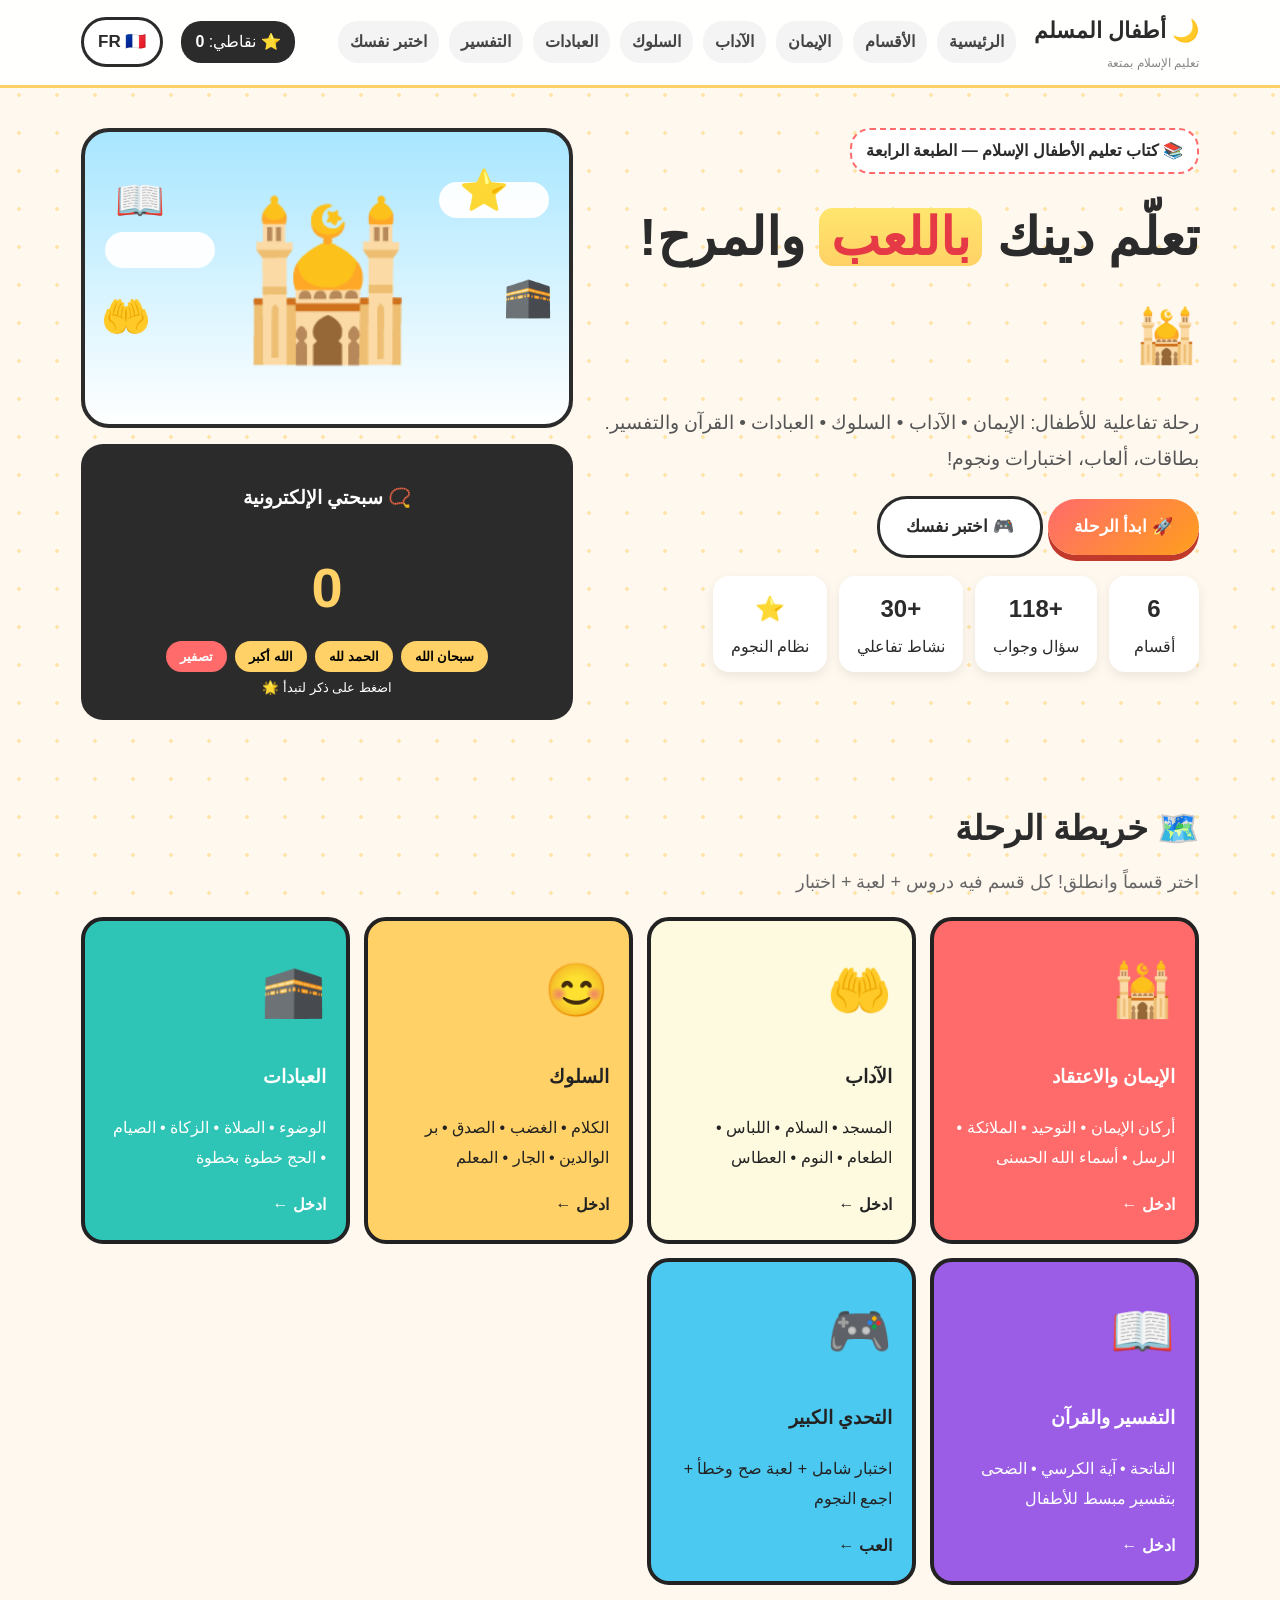
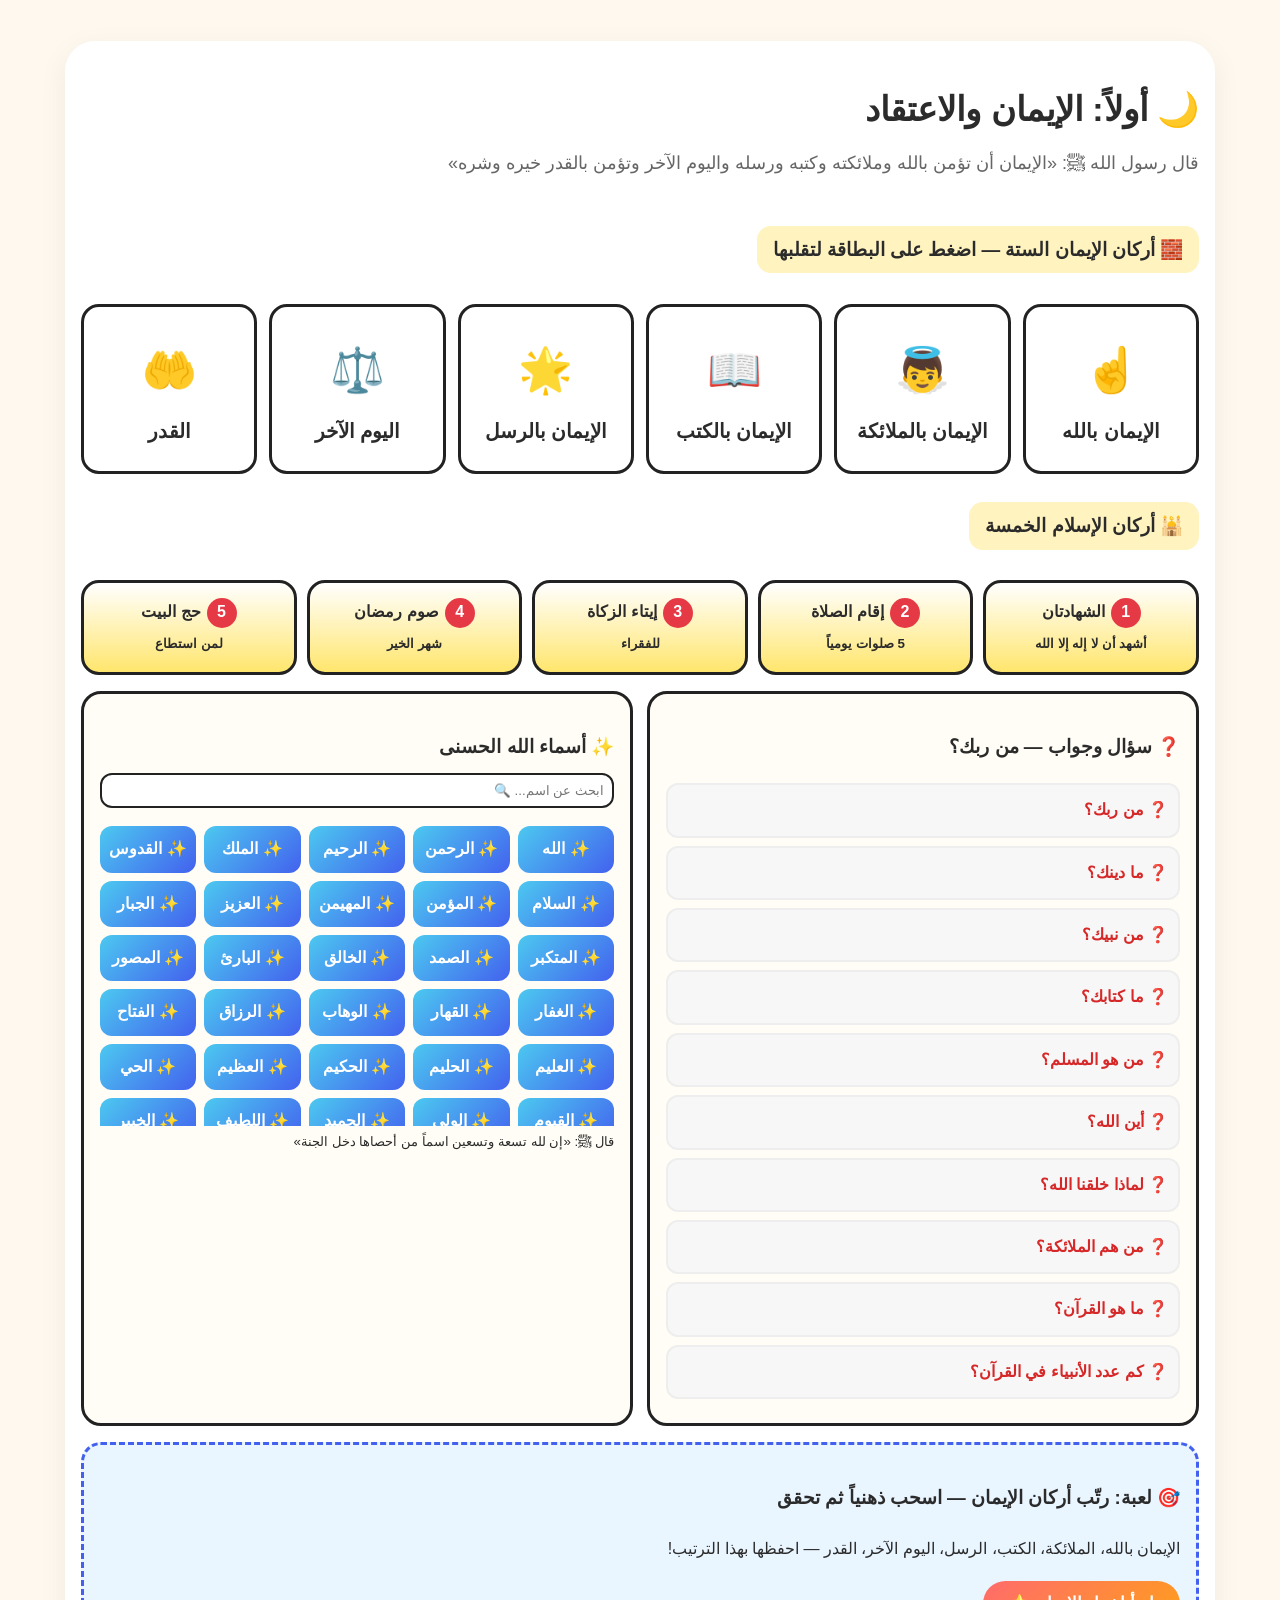
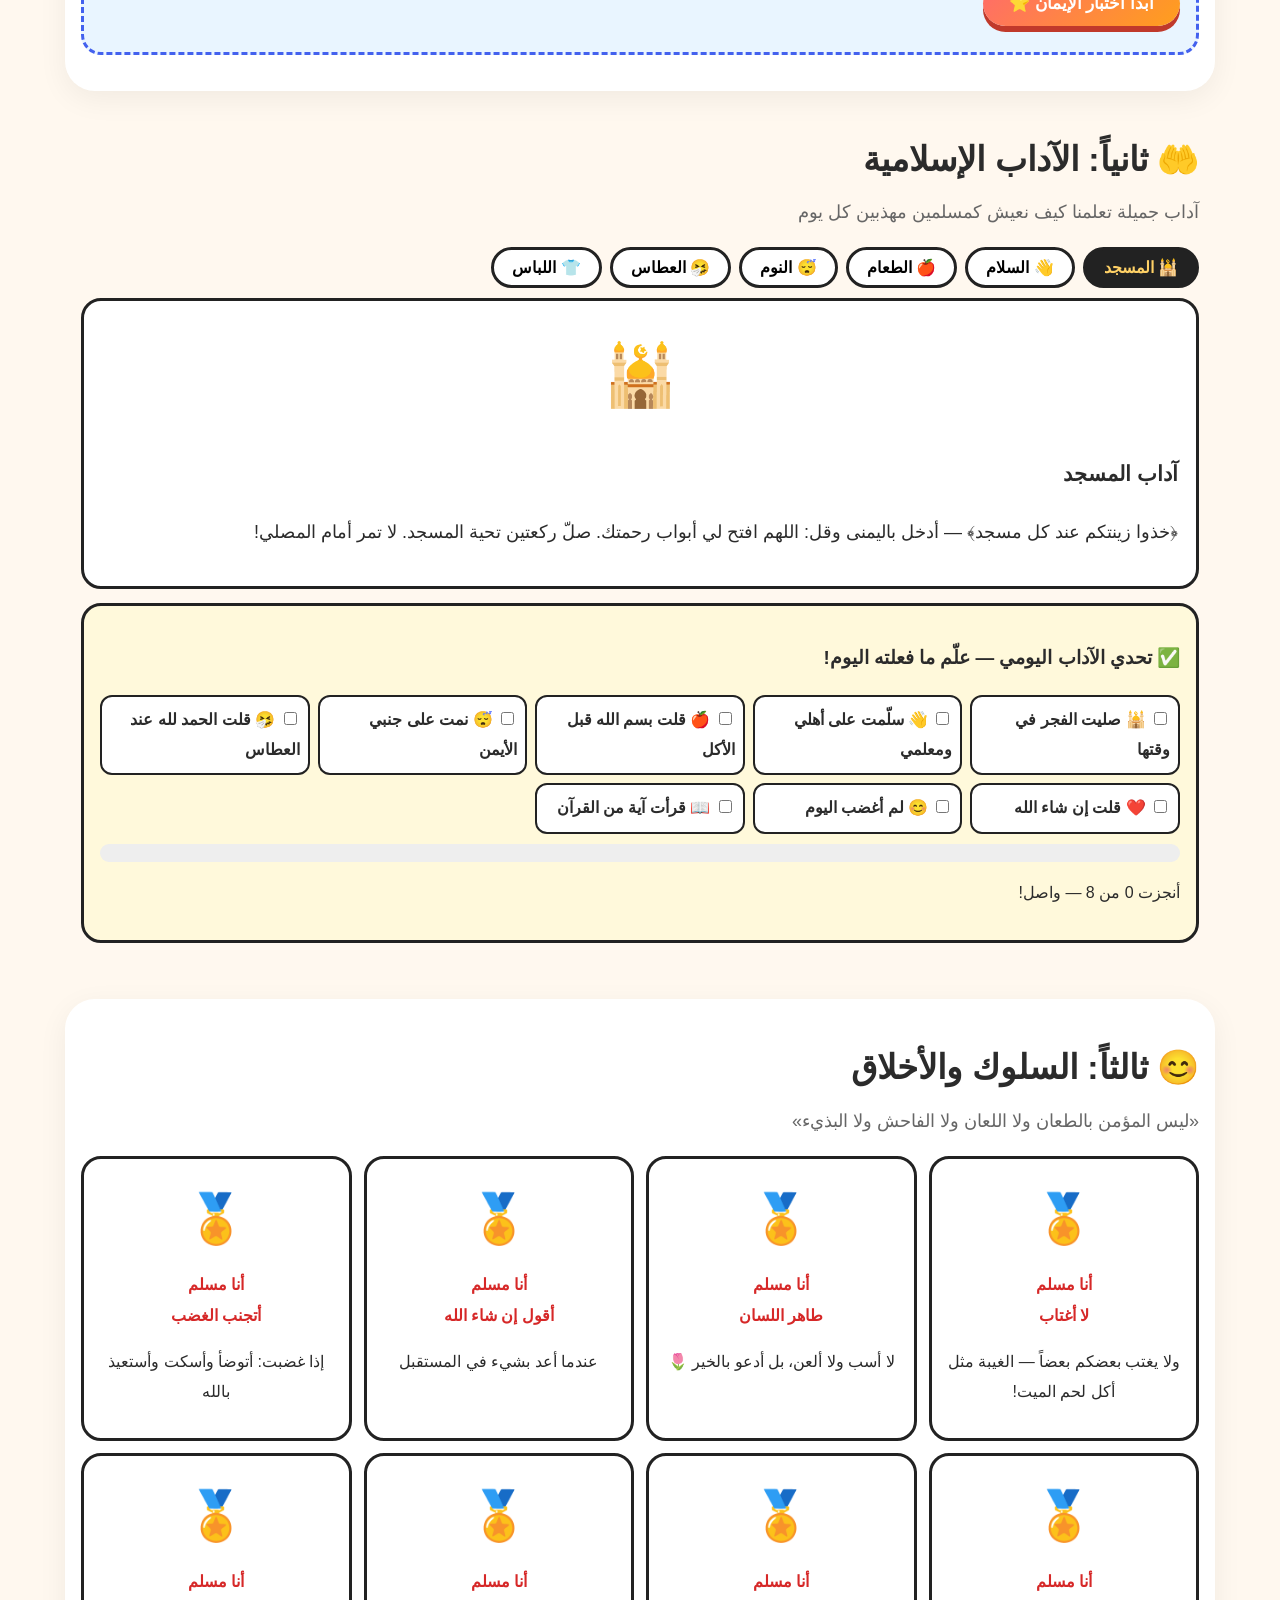
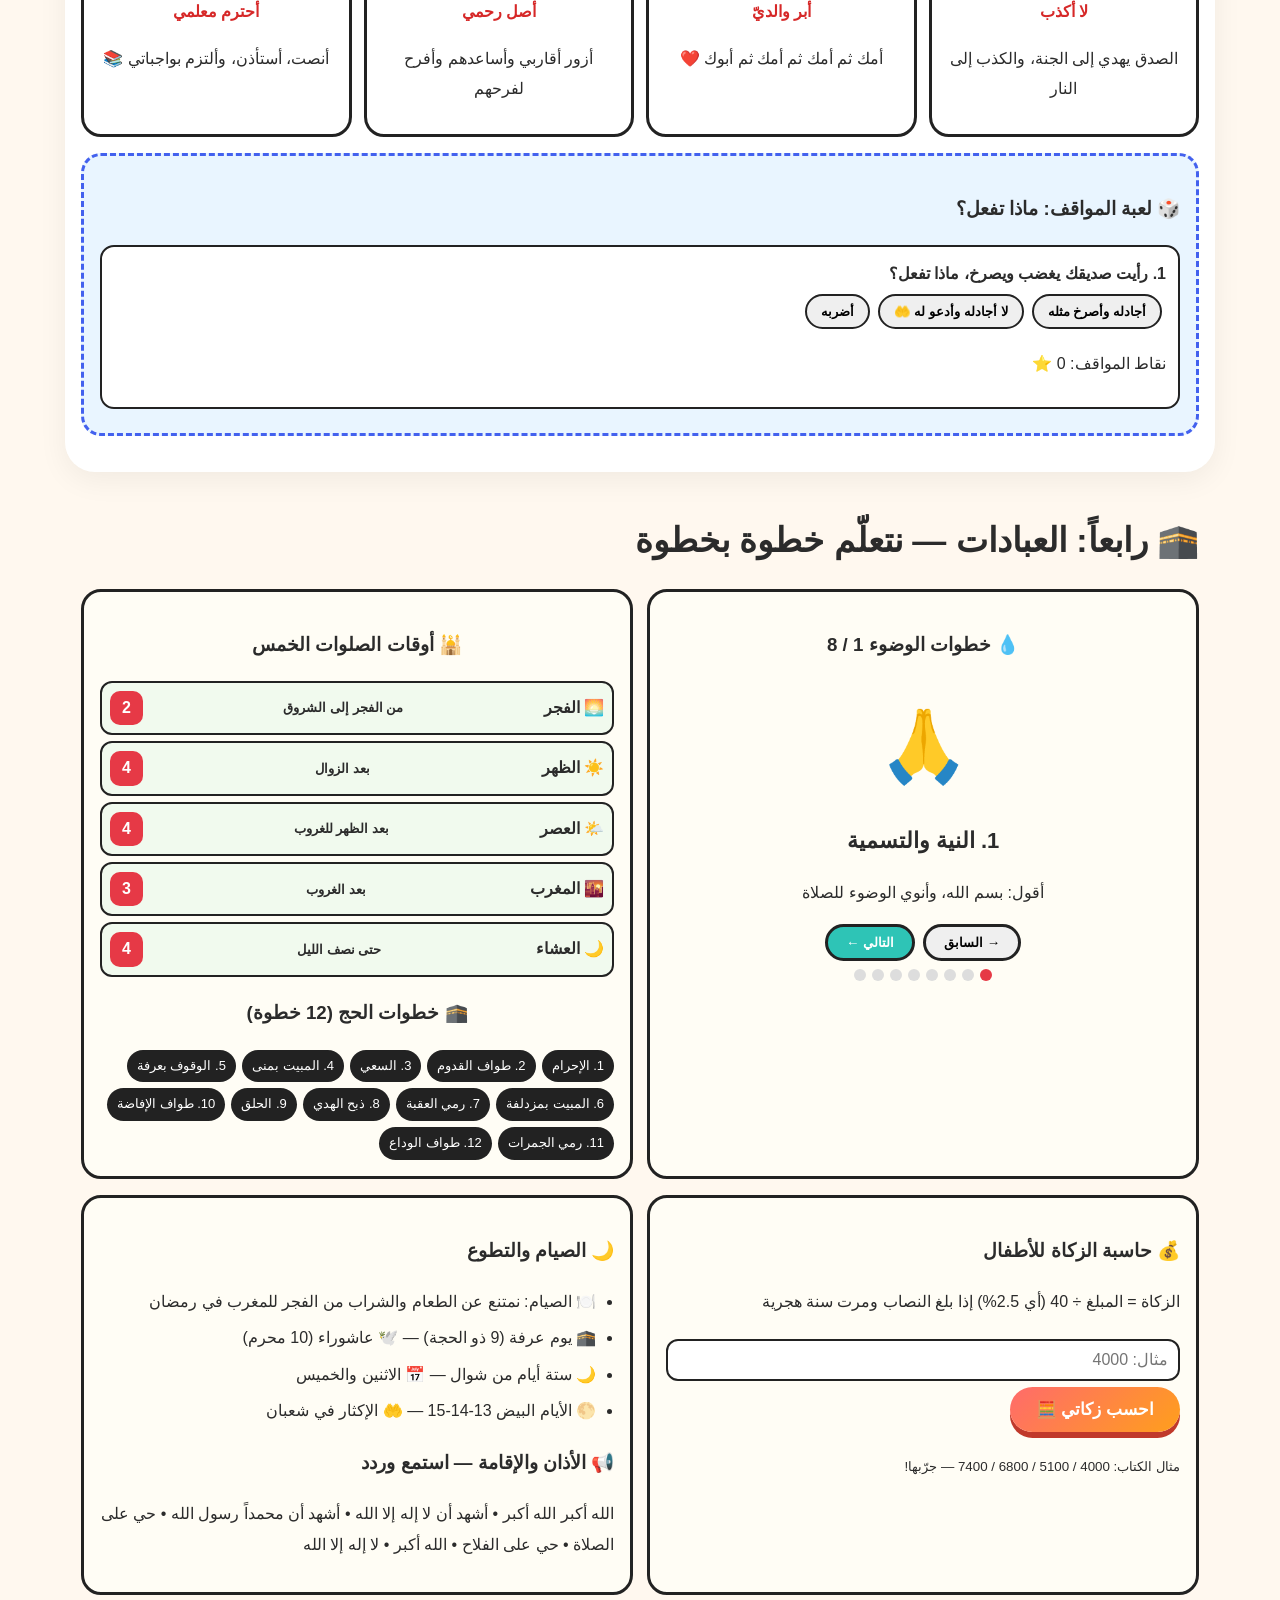
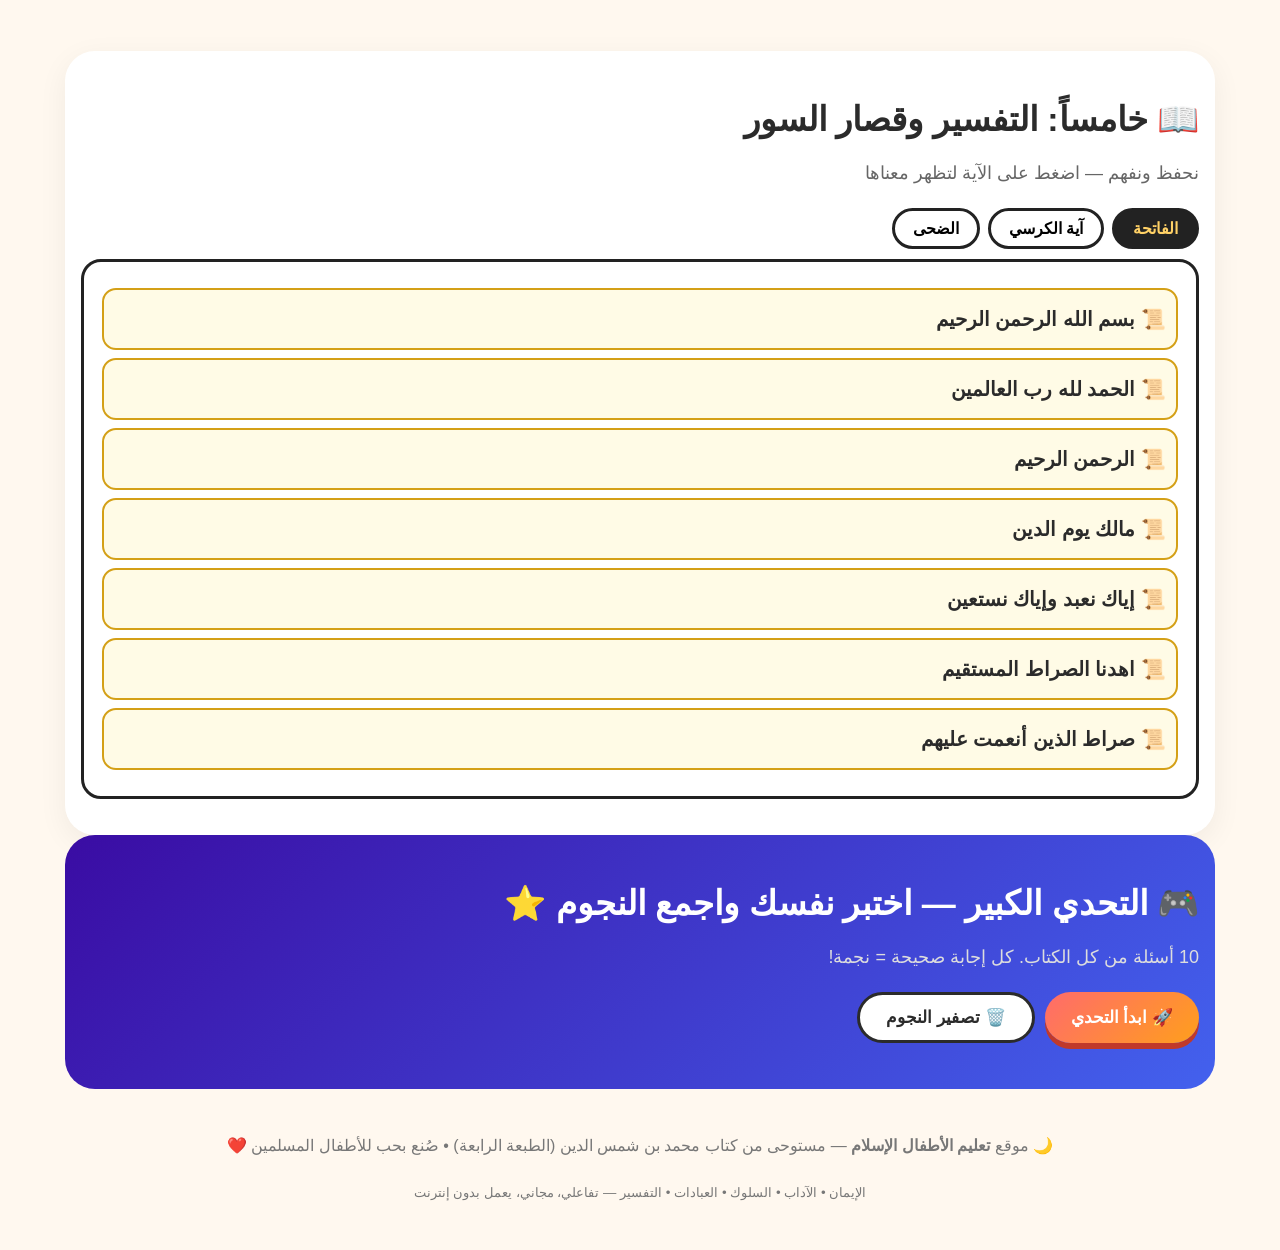
==== commit 9013dc57: "إضافة النسخة الفرنسية + رابط FR" ====
--- a/index.html
+++ b/index.html
@@ -24,6 +24,7 @@
       <a href="#quiz">اختبر نفسك</a>
     </nav>
     <div class="nav-score">⭐ نقاطي: <b id="totalStars">0</b></div>
+    <a href="fr.html" class="btn ghost" style="padding:6px 14px">FR 🇫🇷</a>
   </div>
 </header>
 
